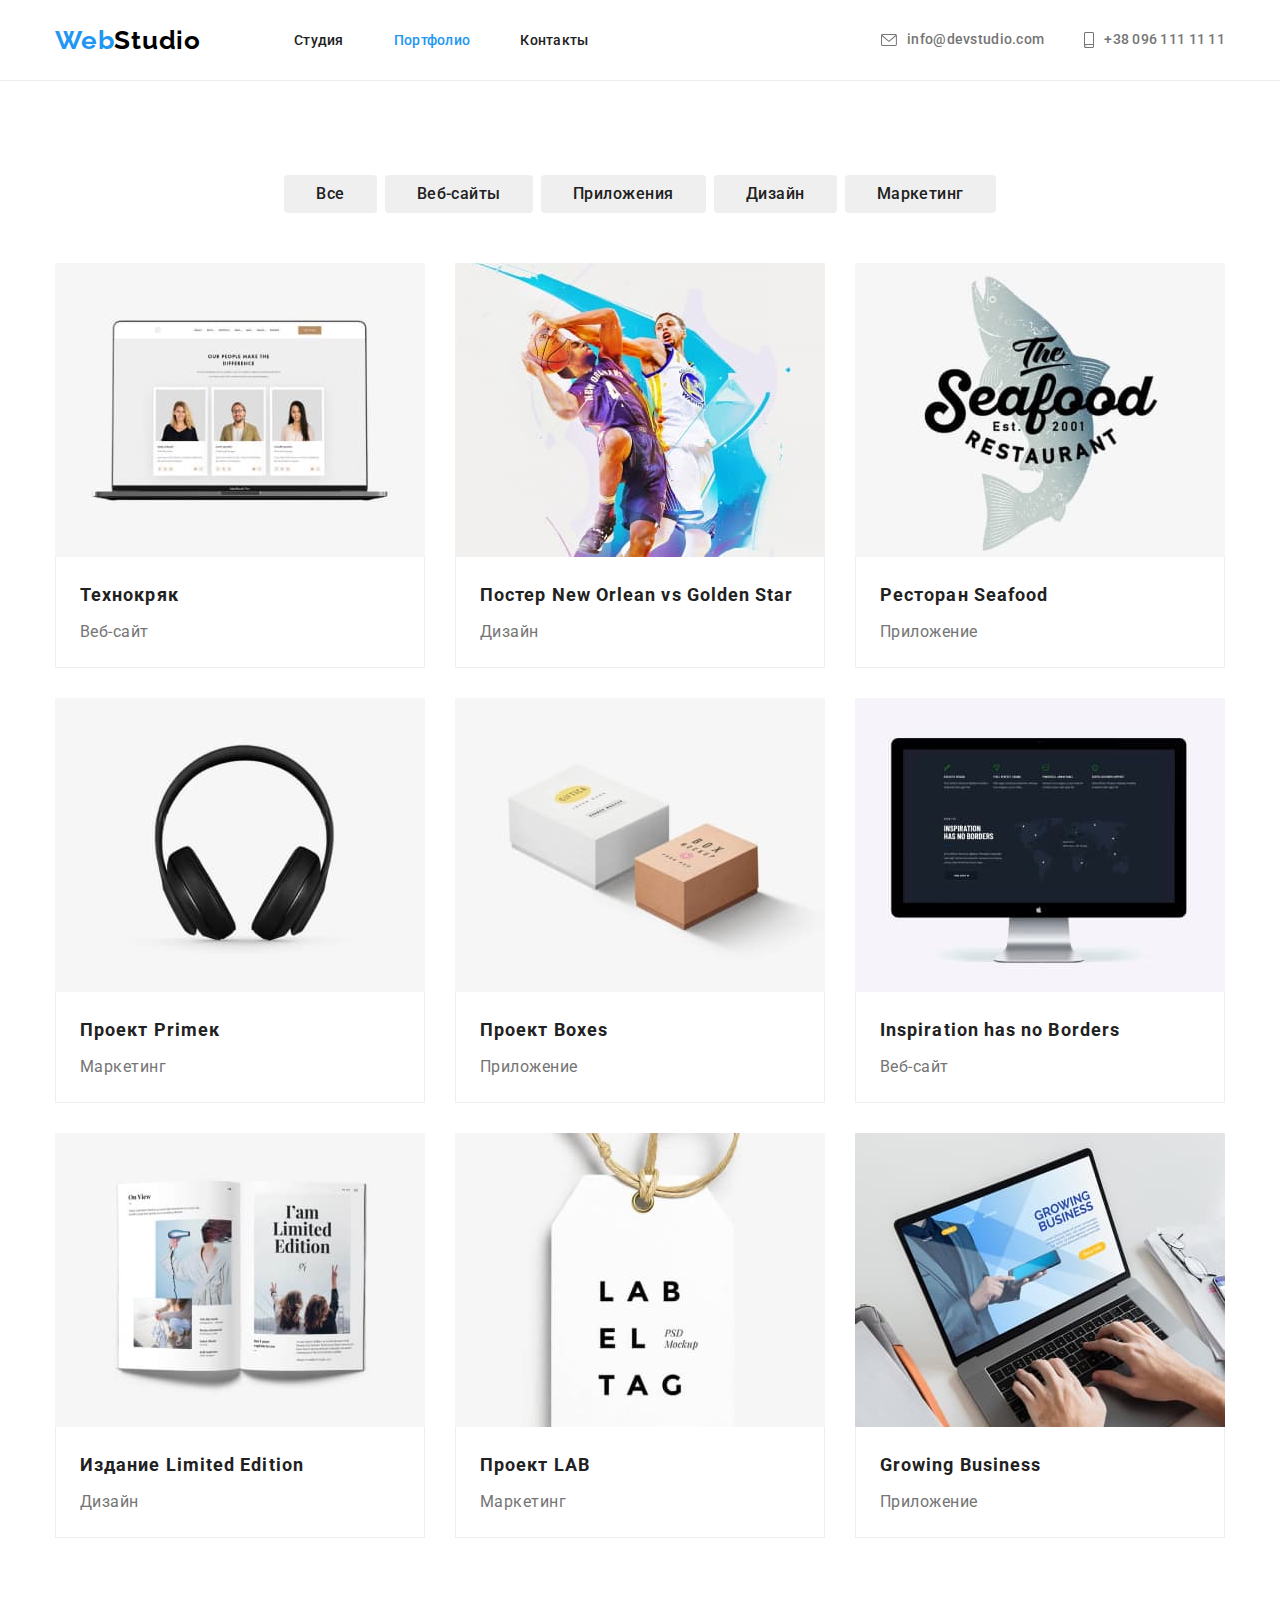
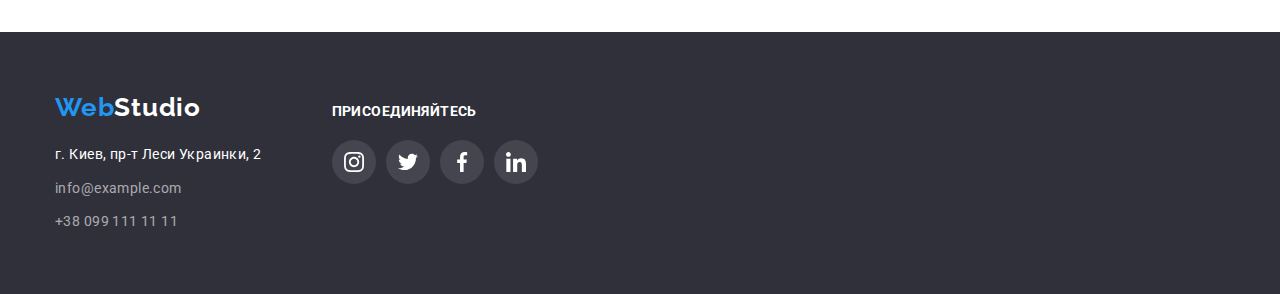
==== portfolio.html @ 8b5b603d "Added files" ====
<!DOCTYPE html>
<html lang="ru">

<head>
    <meta charset="UTF-8">
    <meta http-equiv="X-UA-Compatible" content="IE=edge">
    <meta name="viewport" content="width=device-width, initial-scale=1.0">
    <title>Портфолио</title>
    <link rel="preconnect" href="https://fonts.googleapis.com">
    <link rel="preconnect" href="https://fonts.gstatic.com" crossorigin>
    <link
        href="https://fonts.googleapis.com/css2?family=Raleway:wght@700&family=Roboto:wght@400;500;700;900&display=swap"
        rel="stylesheet">
    <link rel="stylesheet" href="https://cdn.jsdelivr.net/npm/modern-normalize@1.1.0/modern-normalize.min.css">
    <link rel="stylesheet" href="./css/styles.css">
</head>

<body>
    <!-- Шапка страницы -->
    <header class="header">
        <div class="container">
            <nav class="header-navigation">
                <div class="logo">
                    <a class="header-logo link" href="/"> <span class="header-logo-web">Web</span>Studio</a>
                </div>
    
                <!-- Ссылки на другие страницы или разделы текущей страницы -->
                <ul class="nav list">
                    <li class="nav-item"><a class="nav-link link" href="./studio.html">Студия</a></li>
                    <li class="nav-item"><a class="nav-link link current" href="./portfolio.html">Портфолио</a></li>
                    <li class="nav-item"><a class="nav-link link" href="./contacts.html">Контакты</a></li>
                </ul>
            </nav>
    
            <!-- Контакты -->
            <ul class="contacts">
                <li class="contacts-item">
                    <a class="contacts-link link" href="mailto:info@devstudio.com">
                        <svg class="contacts-icon" width="16" height="12">
                            <use href="./images/sprite.svg#icon-mail"></use>
                        </svg>
                        info@devstudio.com
                    </a>
                </li>
                <li class="contacts-item">
                    <a class="contacts-link link" href="tel:+38096111111">
                        <svg class="contacts-icon" width="10" height="16">
                            <use href="./images/sprite.svg#icon-smartphone"></use>
                        </svg>
                        +38 096 111 11 11
                    </a>
                </li>
            </ul>
        </div>
    </header>

    <!-- Портфолио -->
    <main>
        <!-- Ссылки на другие страницы или разделы текущей страницы -->
        <section class="section">
            <div class="container">
                <h1 class="visually-hidden">Фильтр</h1>
                    <ul class="filter-list">
                        <li class="filter-item">
                            <button class="filter-button" type="button">Все</button>
                        </li>
                        <li class="filter-item">
                            <button class="filter-button" type="button">Веб-сайты</button>
                        </li>
                        <li class="filter-item">
                            <button class="filter-button" type="button">Приложения</button>
                        </li>
                        <li class="filter-item">
                            <button class="filter-button" type="button">Дизайн</button>
                        </li>
                        <li class="filter-item">
                            <button class="filter-button" type="button">Маркетинг</button>
                        </li>
                    </ul>
                    
                
                    <!-- Портфолио работ -->
                        <ul class="portfolio-list">
                            <li class="portfolio-item">
                                <a class="portfolio-item-link link" href="">
                                    <img src="./images/portfolio/1-Tehnokryak.jpg" alt="Технокряк" width="370" height="294">
                                    <div class="text-conteiner">
                                        <h2 class="portfolio-title link">Технокряк</h2>
                                        <p class="portfolio-text link">Веб-сайт</p>
                                    </div>
                                    
                                </a>
                            </li>
                        
                            <li class="portfolio-item">
                                <a class="portfolio-item-link link" href="">
                                    <img src="./images/portfolio/2-New-Orlean-vs-Golden-Star.jpg" alt="Постер New Orlean vs Golden Star" width="370" height="294">
                                    <div class="text-conteiner">
                                        <h2 class="portfolio-title">Постер New Orlean vs Golden Star</h2>
                                        <p class="portfolio-text">Дизайн</p>
                                    </div>
                                </a>
                            </li>
                        
                            <li class="portfolio-item">
                                <a class="portfolio-item-link link" href="">
                                    <img src="./images/portfolio/3-Seafood.jpg" alt="Ресторан Seafood" width="370" height="294">
                                    <div class="text-conteiner">
                                        <h2 class="portfolio-title">Ресторан Seafood</h2>
                                        <p class="portfolio-text">Приложение</p>
                                    </div>
                                </a>
                            </li>
                        
                            <li class="portfolio-item">
                                <a class="portfolio-item-link link" href="">
                                    <img src="./images/portfolio/4-Prime.jpg" alt="Проект Primeк" width="370" height="294">
                                    <div class="text-conteiner">
                                        <h2 class="portfolio-title">Проект Primeк</h2>
                                        <p class="portfolio-text">Маркетинг</p>
                                    </div>
                                </a>
                            </li>
                        
                            <li class="portfolio-item">
                                <a class="portfolio-item-link link" href="">
                                    <img src="./images/portfolio/5-Boxes.jpg" alt="Проект Boxes" width="370" height="294">
                                    <div class="text-conteiner">
                                        <h2 class="portfolio-title">Проект Boxes</h2>
                                        <p class="portfolio-text">Приложение</p>
                                    </div>
                                </a>
                            </li>
                        
                            <li class="portfolio-item">
                                <a class="portfolio-item-link link" href="">
                                    <img src="./images/portfolio/6-Inspiration.jpg" alt="Inspiration" width="370" height="294">
                                    <div class="text-conteiner">
                                        <h2 class="portfolio-title">Inspiration has no Borders</h2>
                                        <p class="portfolio-text">Веб-сайт</p>
                                    </div>
                                </a>
                            </li>
                        
                            <li class="portfolio-item">
                                <a class="portfolio-item-link link" href="">
                                    <img src="./images/portfolio/7-Limited-Edition.jpg" alt="Издание Limited Edition" width="370" height="294">
                                    <div class="text-conteiner">
                                        <h2 class="portfolio-title">Издание Limited Edition</h2>
                                        <p class="portfolio-text">Дизайн</p>
                                    </div>
                                </a>
                            </li>
                        
                            <li class="portfolio-item">
                                <a class="portfolio-item-link link" href="">
                                    <img src="./images/portfolio/8-LAB.jpg" alt="Проект LAB" width="370" height="294">
                                    <div class="text-conteiner">
                                        <h2 class="portfolio-title">Проект LAB</h2>
                                        <p class="portfolio-text">Маркетинг</p>
                                    </div>
                                </a>
                            </li>
                        
                            <li class="portfolio-item">
                                <a class="portfolio-item-link link" href="">
                                    <img src="./images/portfolio/9-Growing-Business.jpg" alt="Growing Business" width="370" height="294">
                                    <div class="text-conteiner">
                                        <h2 class="portfolio-title">Growing Business</h2>
                                        <p class="portfolio-text">Приложение</p>
                                    </div>
                                </a>
                            </li>
                        </ul>
            </div>
        </section>
    </main>

    <!-- Футер -->
    <footer class="footer">
        <div class="container footer-container">
            <div class="address-logo">
                <a class="footer-logo address link" href="/"> <span class="footer-logo-web">Web</span>Studio</a>
                <address class="address">
                    <ul class="address-list">
                        <li class="address-item">
                            <a class="address-item link" href="https://goo.gl/maps/8wmrf88E8narzUsQ8" target="_blank"
                                rel="noopener noreferrer">г. Киев, пр-т Леси Украинки, 2</a>
                        </li>
                        <li class="address-contacts-item">
                            <a class="address-contacts-link list link" href="mailto:info@example.com">info@example.com</a>
                        </li>
                        <li class="address-contacts-item">
                            <a class="address-contacts-link list link" href="tel:+380991111111">+38 099 111 11 11</a>
                        </li>
                    </ul>
                </address>
            </div>
        
            <div class="footer-socials">
                <h2 class="visually-hidden">Соцсети</h2>
                <h3 class="footer-socials-title">присоединяйтесь</h3>
                <ul class="footer-socials-list">
                    <li class="footer-socials-item">
                        <a href="https://www.instagram.com/" target="_blank" rel="noopener noreferrer"
                            class="footer-socials-link">
                            <svg class="footer-socials-icon" width="20" height="20">
                                <use href="./images/sprite.svg#icon-instagram"></use>
                            </svg>
                        </a>
                    </li>
        
                    <li class="footer-socials-item">
                        <a href="https://twitter.com/" target="_blank" rel="noopener noreferrer" class="footer-socials-link">
                            <svg class="footer-socials-icon" width="20" height="20">
                                <use href="./images/sprite.svg#icon-twitter"></use>
                            </svg>
                        </a>
                    </li>
        
                    <li class="footer-socials-item">
                        <a href="https://www.facebook.com/" target="_blank" rel="noopener noreferrer"
                            class="footer-socials-link">
                            <svg class="footer-socials-icon" width="20" height="20">
                                <use href="./images/sprite.svg#icon-facebook"></use>
                            </svg>
                        </a>
                    </li>
        
                    <li class="footer-socials-item">
                        <a href="https://www.linkedin.com/" target="_blank" rel="noopener noreferrer"
                            class="footer-socials-link">
                            <svg class="footer-socials-icon" width="20" height="20">
                                <use href="./images/sprite.svg#icon-linkedIn"></use>
                            </svg>
                        </a>
                    </li>
                </ul>
            </div>
        </div>
    </footer>
</body>

</html>
---- css/styles.css ----
/* Цвет основного текста #212121 */
/* Вторичный цвет текста #757575 */
/* Цвет актента текста, кнопка #2196f3 */
/* Белый цвет текста #ffffff */

/* Позиционирование */

/* Блочная модель */

/* Типографика */

/* Отображение */

:root {
  --first-text-color: #757575;
  --second-text-color: #212121;
  --akcent-text-color: #2196f3;
  --white-text-color: #ffffff;
  --border-color: #eeeeee;
}

body {
  font-family: Roboto, sans-serif;
  background-color: FFFFFF;
  color: var(--first-text-color);
}

h1,
h2,
h3,
p {
  margin-top: 0;
  margin-bottom: 0;
}

ul {
  margin-top: 0;
  margin-bottom: 0;
  padding-left: 0;
  list-style: none;
}

img {
  display: block;
  width: 100%;
  height: auto;
}

/* .list {
  list-style: none;
} */

.link {
  text-decoration: none;
}

.visually-hidden {
  position: absolute;
  width: 1px;
  height: 1px;
  margin: -1px;
  padding: 0;
  overflow: hidden;
  border: 0;
  clip: rect(0 0 0 0);
}

.container {
  width: 1200px;
  padding-left: 15px;
  padding-right: 15px;
  margin: 0 auto;
}

.section {
  padding-top: 94px;
  padding-bottom: 94px;
}

/* ========================= Header =========================*/
.header .container {
  display: flex;
}

/* Line */
.header {
  border-bottom: 1px solid #ececec;
}

.header-navigation {
  /* Блочная модель */
  display: flex;
  align-items: center;
}

/*---------------- Logo ----------------*/
.header-logo {
  /* Позиционирование */
  display: block;
  margin-right: 93px;
  padding-top: 25px;
  padding-bottom: 24px;

  /* Типографика */
  font-family: 'Raleway', sans-serif;
  font-weight: 700;
  font-size: 26px;
  line-height: 1.2;
  color: #000000;
  letter-spacing: 0.03em;
}

.header-logo-web {
  color: var(--akcent-text-color);
}

/*---------------- Site nav ----------------*/
.nav {
  display: flex;
  align-items: center;
}

.nav-link {
  /* Позиционирование */
  padding-top: 32px;
  padding-bottom: 32px;

  /* Блочная модель */
  display: block;

  /* Типографика */
  font-size: 14px;
  line-height: 1.15;
  font-weight: 500;
  letter-spacing: 0.02em;

  /* Отображение */
  color: var(--second-text-color);
}

.nav-item:not(:last-child) {
  margin-right: 50px;
}

.current {
  color: var(--akcent-text-color);
}

.nav-link:hover,
.nav-link:focus {
  color: var(--akcent-text-color);
}

/*---------------- Site nav contacts ----------------*/
.contacts {
  display: flex;
  margin-left: auto;
}

.contacts-icon {
  display: inline-block;
  fill: currentColor;
  margin-right: 10px;
}

.contacts-link {
  /* Позиционирование */
  padding-top: 32px;
  padding-bottom: 32px;

  /* Блочная модель */
  display: flex;
  align-items: center;

  /* Типографика */
  font-weight: 500;
  font-size: 14px;
  line-height: 1.14;
  letter-spacing: 0.02em;

  /* Отображение */
  color: var(--first-text-color);
}

.contacts-item:not(:last-child) {
  margin-right: 40px;
}

.contacts-link-icon {
  color: var(--first-text-color);
}

.contacts-link:hover,
.contacts-link:focus {
  color: var(--akcent-text-color);
}

/*========================= Hero =========================*/
.hero {
  /* align-items: center; */
  padding-top: 200px;
  padding-bottom: 200px;
  text-align: center;

  background-image: linear-gradient(
      rgba(47, 48, 58, 0.4),
      rgba(47, 48, 58, 0.4)
    ),
    url(../images/hero/hero.jpg);
  background-repeat: no-repeat;
  background-size: cover;
  /* background-position: center; */

  background-color: #2f303a;
}

.hero-title {
  /* Позиционирование */
  margin-bottom: 30px;

  /* Блочная модель */

  /* Типографика */
  font-weight: 900;
  font-size: 44px;
  line-height: 1.36;
  text-align: center;
  letter-spacing: 0.06em;
  text-transform: uppercase;

  /* Отображение */
  color: var(--white-text-color);
}

/*---------------- Button ----------------*/
.hero-button {
  /* Блочная модель */
  display: inline-block;
  padding: 10px 32px;
  min-width: 200px;

  /* Типографика */
  font-size: 16px;
  line-height: 1.87;
  cursor: pointer;
  letter-spacing: 0.06em;
  align-items: center;
  text-align: center;

  /* Отображение */
  border: 0;
  border-radius: 4px;
  background-color: var(--akcent-text-color);
  color: var(--white-text-color);
}

/*---------------- Features ----------------*/
.features-img {
  display: flex;
  padding-top: 25px;
  padding-bottom: 25px;

  margin-bottom: 30px;
  justify-content: center;
  align-items: center;

  background: #f5f4fa;
  border-radius: 4px;
}

.features-list {
  display: flex;
}

.features-item {
  /* Блочная модель */
  width: 270px;
}

.features-item:not(:last-child) {
  margin-right: 30px;
}

.features-title {
  /* Позиционирование */
  margin-bottom: 10px;

  /* Типографика */
  font-size: 14px;
  line-height: 1.14;
  letter-spacing: 0.03em;
  text-transform: uppercase;

  /* Отображение */
  color: var(--second-text-color);
}

.features-text {
  /* Типографика */
  font-size: 14px;
  line-height: 1.71;
  letter-spacing: 0.03em;

  /* Отображение */
  color: var(--first-text-color);
}

/*---------------- Work ----------------*/
.work-section {
  padding-top: 0;
}

.work-list {
  display: flex;
}

.work-title {
  /* Позиционирование */
  margin-bottom: 50px;

  /* Типографика */
  font-size: 36px;
  line-height: 1.16;
  text-align: center;
  letter-spacing: 0.03em;

  /* Отображение */
  color: var(--second-text-color);
}

.work-item:not(:last-child) {
  margin-right: 30px;
}
/*---------------- Team ----------------*/
.team-section {
  background-color: #f5f4fa;
}

.team-list {
  display: flex;
}

.team-item:not(:last-child) {
  margin-right: 30px;
}

.team-title {
  /* Позиционирование */
  margin-bottom: 50px;

  /* Типографика */
  font-size: 36px;
  line-height: 1.17;
  text-align: center;
  letter-spacing: 0.03em;

  color: var(--second-text-color);
}

.team-item {
  background-color: #ffffff;
  border-radius: 0px 0px 4px 4px;
  box-shadow: 0px 1px 3px rgba(0, 0, 0, 0.12), 0px 1px 1px rgba(0, 0, 0, 0.14),
    0px 2px 1px rgba(0, 0, 0, 0.2);
}

.team-text-section {
  padding-top: 30px;
  padding-bottom: 30px;
}

.team-item-text {
  /* Позиционирование */
  margin-bottom: 10px;

  /* Типографика */
  font-weight: 500;
  font-size: 16px;
  line-height: 1.19;
  text-align: center;
  letter-spacing: 0.03em;

  /* Отображение */
  color: var(--second-text-color);
}

.team-text {
  /* Типографика */
  font-size: 16px;
  line-height: 1.19;
  text-align: center;
  letter-spacing: 0.03em;

  /* Отображение */
  color: var(--first-text-color);
}

.socials-list {
  display: flex;
  justify-content: center;
  margin-top: 16px;
}

.socials-item {
  width: 44px;
  height: 44px;
}

.socials-link {
  width: 100%;
  height: 100%;

  display: flex;
  align-items: center;
  justify-content: center;
  border-radius: 50%;
  background-color: #ffffff;
}

.socials-item:not(:last-child) {
  margin-right: 10px;
}
.socials-icon {
  fill: #afb1b8;
}

.socials-link:hover,
.socials-link:focus,
.socials-link:hover .socials-icon,
.socials-link:focus .socials-icon {
  fill: var(--white-text-color);
  background-color: var(--akcent-text-color);
}

/* ======================= CLIENTS ========================= */
.clients-title {
  margin-bottom: 50px;

  font-size: 36px;
  line-height: 1.17;
  text-align: center;
  letter-spacing: 0.03em;

  color: var(--second-text-color);
}

.clients-list {
  display: flex;
}

.clients-item {
  width: 170px;
  height: 92px;
}

.clients-item:not(:last-child) {
  margin-right: 30px;
}
.clients-link {
  display: flex;
  width: 100%;
  height: 100%;

  justify-content: center;
  align-items: center;

  border: 1px solid #afb1b8;
  border-radius: 4px;

  fill: #afb1b8;
}

.clients-link:hover,
.clients-link:focus {
  border-color: var(--akcent-text-color);
  fill: var(--akcent-text-color);
}

/* ======================= PORTFOLIO ========================= */
.conteiner-portfolio {
  width: 1170px;
}

.portfolio-list {
  display: flex;

  flex-wrap: wrap;

  margin-left: -30px;
  margin-top: -30px;
}

.portfolio-item {
  flex-basis: calc(100% / 3 - 30px);

  margin-left: 30px;
  margin-top: 30px;
}

.portfolio-item-link {
  display: block;
}

.portfolio-item-link:hover,
.portfolio-item-link:focus {
  box-shadow: 0px 1px 1px rgba(0, 0, 0, 0.12), 0px 4px 4px rgba(0, 0, 0, 0.06),
    1px 4px 6px rgba(0, 0, 0, 0.16);
  display: block;
}

.text-conteiner {
  padding: 20px 24px;

  background: #ffffff;
  border-right: 1px solid var(--border-color);
  border-bottom: 1px solid var(--border-color);
  border-left: 1px solid var(--border-color);
}

.portfolio-title {
  /* Типографика */
  font-size: 18px;
  line-height: 2;
  letter-spacing: 0.06em;

  /* Отображение */
  color: var(--second-text-color);
}

.portfolio-text {
  margin-top: 4px;

  /* Типографика */
  font-size: 16px;
  line-height: 1.87;
  letter-spacing: 0.03em;

  /* Отображение */
  color: var(--first-text-color);
}

/*---------------- Button filter  ----------------*/
.filter {
  display: flex;
}

.filter-list {
  /* Позиционирование */
  margin-bottom: 50px;
  justify-content: center;

  /* Блочная модель */
  display: flex;
}

.filter-item:not(:last-child) {
  margin-right: 8px;
}

/* .filter-item:hover,
.filter-item:focus {
  box-shadow: 0px 1px 1px rgba(0, 0, 0, 0.12), 0px 4px 4px rgba(0, 0, 0, 0.06),
    1px 4px 6px rgba(0, 0, 0, 0.16);
  border-radius: 4px;
} */

.filter-button {
  padding: 6px 32px;
  border: 0;

  font-weight: 500;
  font-size: 16px;
  line-height: 1.62;
  text-align: center;
  letter-spacing: 0.03em;

  color: var(--second-text-color);
  cursor: pointer;
  border-radius: 4px;
}

.filter-button:hover,
.filter-button:focus {
  color: var(--white-text-color);
  background-color: var(--akcent-text-color);
  box-shadow: 0px 3px 1px rgba(0, 0, 0, 0.1), 0px 1px 2px rgba(0, 0, 0, 0.08),
    0px 2px 2px rgba(0, 0, 0, 0.12);
  border-radius: 4px;
  display: block;
}

/* ========================= Footer ========================= */
.footer {
  padding-top: 60px;
  padding-bottom: 60px;

  background-color: #2f303a;
}

.footer-container {
  display: flex;
}

.footer-logo {
  /* Позиционирование */
  margin-bottom: 20px;

  /* Блочная модель */
  display: flex;

  /* Типографика */
  font-family: 'Raleway', sans-serif;
  font-weight: 700;
  font-size: 26px;
  line-height: 1.2;
  color: #000000;
  letter-spacing: 0.03em;
}

.footer-logo-web {
  color: var(--akcent-text-color);
}

/* Address */
.address {
  display: block;
  font-style: normal;

  color: var(--white-text-color);
}

.address-item {
  font-size: 14px;
  line-height: 1.71;
  letter-spacing: 0.03em;

  color: var(--white-text-color);
}

.address-contacts-item {
  margin-top: 9px;
}

.address-contacts-link {
  font-style: normal;
  font-size: 14px;
  line-height: 1.74;
  letter-spacing: 0.03em;

  color: rgba(255, 255, 255, 0.6);
}

.address-contacts-link:hover,
.address-contacts-link:focus {
  color: var(--akcent-text-color);
}

/* Соцсети */
.footer-socials {
  margin-top: 12px;
  margin-left: 70px;
}

.footer-socials-list {
  display: flex;
}

.footer-socials-title {
  align-items: center;
  font-size: 14px;
  line-height: 1.14;
  letter-spacing: 0.03em;
  text-transform: uppercase;

  color: var(--white-text-color);
}

.footer-socials-item {
  width: 44px;
  height: 44px;

  margin-top: 20px;
}

.footer-socials-link {
  width: 100%;
  height: 100%;

  display: flex;
  align-items: center;
  justify-content: center;
  border-radius: 50%;
  background: rgba(255, 255, 255, 0.1);
}

.footer-socials-icon {
  fill: var(--white-text-color);
}

.footer-socials-item:not(:last-child) {
  margin-right: 10px;
}

.footer-socials-link:hover,
.footer-socials-link:focus {
  background-color: var(--akcent-text-color);
}
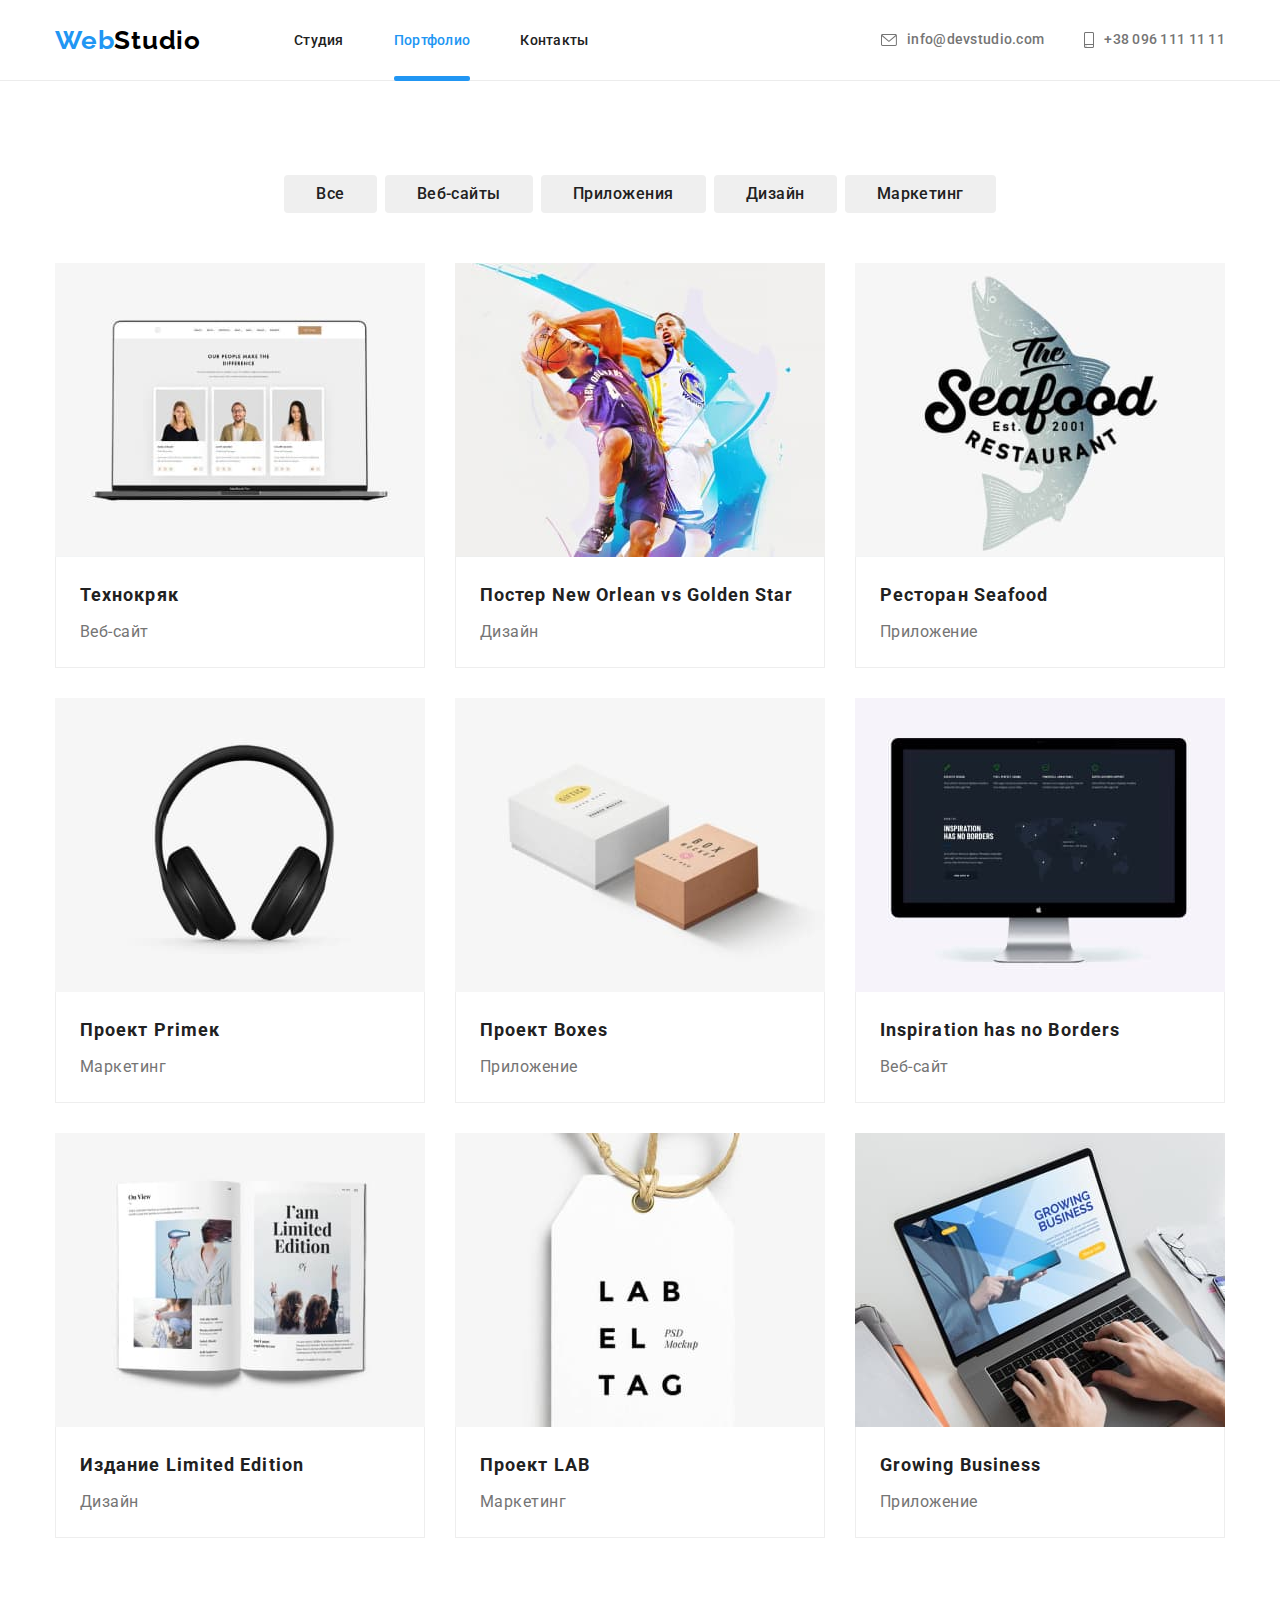
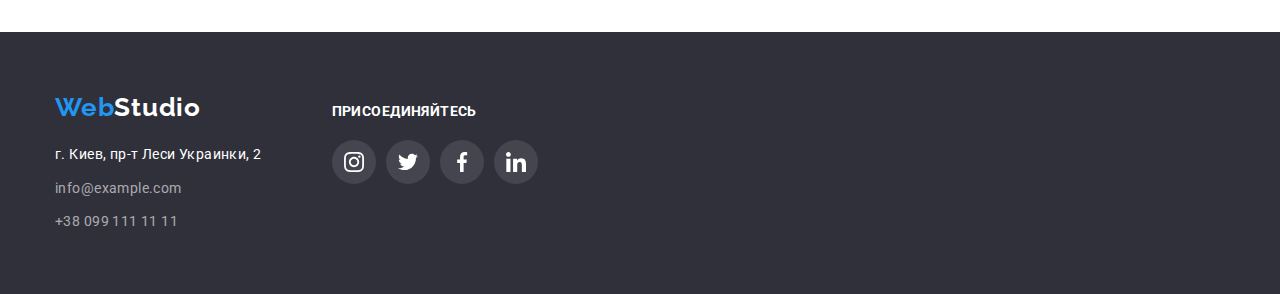
==== commit 859a6e9e: "Added files" ====
--- a/portfolio.html
+++ b/portfolio.html
@@ -83,7 +83,11 @@
                         <ul class="portfolio-list">
                             <li class="portfolio-item">
                                 <a class="portfolio-item-link link" href="">
-                                    <img src="./images/portfolio/1-Tehnokryak.jpg" alt="Технокряк" width="370" height="294">
+                                    <div class="portfolio-overlay">
+                                        <img src="./images/portfolio/1-Tehnokryak.jpg" alt="Технокряк" width="370" height="294">
+                                        <p class="portfolio-overlay-text">Технокряк это современная площадка распространения коронавируса. Компании используют эту платформу для цифрового
+                                        шпионажа и атак на защищённые сервера конкурентов.</p>
+                                    </div>
                                     <div class="text-conteiner">
                                         <h2 class="portfolio-title link">Технокряк</h2>
                                         <p class="portfolio-text link">Веб-сайт</p>
@@ -94,7 +98,11 @@
                         
                             <li class="portfolio-item">
                                 <a class="portfolio-item-link link" href="">
-                                    <img src="./images/portfolio/2-New-Orlean-vs-Golden-Star.jpg" alt="Постер New Orlean vs Golden Star" width="370" height="294">
+                                    <div class="portfolio-overlay">
+                                        <img src="./images/portfolio/2-New-Orlean-vs-Golden-Star.jpg" alt="Постер New Orlean vs Golden Star" width="370" height="294">
+                                        <p class="portfolio-overlay-text">Технокряк это современная площадка распространения коронавируса. Компании используют эту платформу для цифрового
+                                        шпионажа и атак на защищённые сервера конкурентов.</p>
+                                    </div>
                                     <div class="text-conteiner">
                                         <h2 class="portfolio-title">Постер New Orlean vs Golden Star</h2>
                                         <p class="portfolio-text">Дизайн</p>
@@ -104,7 +112,11 @@
                         
                             <li class="portfolio-item">
                                 <a class="portfolio-item-link link" href="">
+                                    <div class="portfolio-overlay">
                                     <img src="./images/portfolio/3-Seafood.jpg" alt="Ресторан Seafood" width="370" height="294">
+                                    <p class="portfolio-overlay-text">Технокряк это современная площадка распространения коронавируса. Компании используют эту платформу для цифрового
+                                        шпионажа и атак на защищённые сервера конкурентов.</p>
+                                    </div>
                                     <div class="text-conteiner">
                                         <h2 class="portfolio-title">Ресторан Seafood</h2>
                                         <p class="portfolio-text">Приложение</p>
@@ -114,7 +126,11 @@
                         
                             <li class="portfolio-item">
                                 <a class="portfolio-item-link link" href="">
-                                    <img src="./images/portfolio/4-Prime.jpg" alt="Проект Primeк" width="370" height="294">
+                                    <div class="portfolio-overlay">
+                                        <img src="./images/portfolio/4-Prime.jpg" alt="Проект Primeк" width="370" height="294">
+                                        <p class="portfolio-overlay-text">Технокряк это современная площадка распространения коронавируса. Компании используют эту платформу для цифрового
+                                        шпионажа и атак на защищённые сервера конкурентов.</p>
+                                    </div>
                                     <div class="text-conteiner">
                                         <h2 class="portfolio-title">Проект Primeк</h2>
                                         <p class="portfolio-text">Маркетинг</p>
@@ -124,7 +140,11 @@
                         
                             <li class="portfolio-item">
                                 <a class="portfolio-item-link link" href="">
-                                    <img src="./images/portfolio/5-Boxes.jpg" alt="Проект Boxes" width="370" height="294">
+                                    <div class="portfolio-overlay">
+                                        <img src="./images/portfolio/5-Boxes.jpg" alt="Проект Boxes" width="370" height="294">
+                                        <p class="portfolio-overlay-text">Технокряк это современная площадка распространения коронавируса. Компании используют эту платформу для цифрового
+                                        шпионажа и атак на защищённые сервера конкурентов.</p>
+                                    </div>
                                     <div class="text-conteiner">
                                         <h2 class="portfolio-title">Проект Boxes</h2>
                                         <p class="portfolio-text">Приложение</p>
@@ -134,7 +154,11 @@
                         
                             <li class="portfolio-item">
                                 <a class="portfolio-item-link link" href="">
-                                    <img src="./images/portfolio/6-Inspiration.jpg" alt="Inspiration" width="370" height="294">
+                                    <div class="portfolio-overlay">
+                                        <img src="./images/portfolio/6-Inspiration.jpg" alt="Inspiration" width="370" height="294">
+                                        <p class="portfolio-overlay-text">Технокряк это современная площадка распространения коронавируса. Компании используют эту платформу для цифрового
+                                        шпионажа и атак на защищённые сервера конкурентов.</p>
+                                    </div>
                                     <div class="text-conteiner">
                                         <h2 class="portfolio-title">Inspiration has no Borders</h2>
                                         <p class="portfolio-text">Веб-сайт</p>
@@ -144,7 +168,11 @@
                         
                             <li class="portfolio-item">
                                 <a class="portfolio-item-link link" href="">
-                                    <img src="./images/portfolio/7-Limited-Edition.jpg" alt="Издание Limited Edition" width="370" height="294">
+                                    <div class="portfolio-overlay">
+                                        <img src="./images/portfolio/7-Limited-Edition.jpg" alt="Издание Limited Edition" width="370" height="294">
+                                        <p class="portfolio-overlay-text">Технокряк это современная площадка распространения коронавируса. Компании используют эту платформу для цифрового
+                                        шпионажа и атак на защищённые сервера конкурентов.</p>
+                                    </div>
                                     <div class="text-conteiner">
                                         <h2 class="portfolio-title">Издание Limited Edition</h2>
                                         <p class="portfolio-text">Дизайн</p>
@@ -154,7 +182,11 @@
                         
                             <li class="portfolio-item">
                                 <a class="portfolio-item-link link" href="">
-                                    <img src="./images/portfolio/8-LAB.jpg" alt="Проект LAB" width="370" height="294">
+                                        <div class="portfolio-overlay">
+                                        <img src="./images/portfolio/8-LAB.jpg" alt="Проект LAB" width="370" height="294">
+                                    <p class="portfolio-overlay-text">Технокряк это современная площадка распространения коронавируса. Компании используют эту платформу для цифрового
+                                        шпионажа и атак на защищённые сервера конкурентов.</p>
+                                    </div>
                                     <div class="text-conteiner">
                                         <h2 class="portfolio-title">Проект LAB</h2>
                                         <p class="portfolio-text">Маркетинг</p>
@@ -164,7 +196,11 @@
                         
                             <li class="portfolio-item">
                                 <a class="portfolio-item-link link" href="">
-                                    <img src="./images/portfolio/9-Growing-Business.jpg" alt="Growing Business" width="370" height="294">
+                                    <div class="portfolio-overlay">
+                                        <img src="./images/portfolio/9-Growing-Business.jpg" alt="Growing Business" width="370" height="294">
+                                        <p class="portfolio-overlay-text">Технокряк это современная площадка распространения коронавируса. Компании используют эту платформу для цифрового
+                                        шпионажа и атак на защищённые сервера конкурентов.</p>
+                                    </div>
                                     <div class="text-conteiner">
                                         <h2 class="portfolio-title">Growing Business</h2>
                                         <p class="portfolio-text">Приложение</p>
--- a/css/styles.css
+++ b/css/styles.css
@@ -136,6 +136,12 @@
 
   /* Отображение */
   color: var(--second-text-color);
+
+  /* transition-property: color;
+  transition-duration: 250ms;
+  transition-timing-function: cubic-bezier(0.4, 0, 0.2, 1); */
+
+  transition: color 250ms cubic-bezier(0.4, 0, 0.2, 1);
 }
 
 .nav-item:not(:last-child) {
@@ -151,6 +157,25 @@
   color: var(--akcent-text-color);
 }
 
+.nav-item {
+  position: relative;
+}
+
+.nav-item .current::after {
+  content: '';
+
+  position: absolute;
+  display: flex;
+  justify-content: center;
+
+  width: 100%;
+  top: 76px;
+  bottom: calc(0% - 1px);
+
+  border: 2px solid;
+  border-radius: 2px;
+  background-color: var(--akcent-text-color);
+}
 /*---------------- Site nav contacts ----------------*/
 .contacts {
   display: flex;
@@ -180,6 +205,8 @@
 
   /* Отображение */
   color: var(--first-text-color);
+
+  transition: color 250ms cubic-bezier(0.4, 0, 0.2, 1);
 }
 
 .contacts-item:not(:last-child) {
@@ -331,6 +358,33 @@
 .work-item:not(:last-child) {
   margin-right: 30px;
 }
+
+.work-item {
+  position: relative;
+}
+
+.work-label-overlay {
+  position: absolute;
+  width: 100%;
+  min-height: 70px;
+
+  bottom: 0;
+  left: 0;
+
+  background: rgba(47, 48, 58, 0.8);
+}
+
+.work-label-text {
+  padding: 27px 0;
+
+  font-size: 14px;
+  line-height: 1.14;
+  letter-spacing: 0.03em;
+  text-align: center;
+  text-transform: uppercase;
+
+  color: var(--white-text-color);
+}
 /*---------------- Team ----------------*/
 .team-section {
   background-color: #f5f4fa;
@@ -415,6 +469,14 @@
   justify-content: center;
   border-radius: 50%;
   background-color: #ffffff;
+
+  transition: background-color 250ms cubic-bezier(0.4, 0, 0.2, 1),
+    fill 250ms cubic-bezier(0.4, 0, 0.2, 1);
+}
+
+.socials-icon {
+  transition: background-color 250ms cubic-bezier(0.4, 0, 0.2, 1),
+    fill 250ms cubic-bezier(0.4, 0, 0.2, 1);
 }
 
 .socials-item:not(:last-child) {
@@ -468,6 +530,9 @@
   border-radius: 4px;
 
   fill: #afb1b8;
+
+  transition: border-color 250ms cubic-bezier(0.4, 0, 0.2, 1),
+    fill 250ms cubic-bezier(0.4, 0, 0.2, 1);
 }
 
 .clients-link:hover,
@@ -499,6 +564,8 @@
 
 .portfolio-item-link {
   display: block;
+
+  transition: box-shadow 250ms cubic-bezier(0.4, 0, 0.2, 1);
 }
 
 .portfolio-item-link:hover,
@@ -539,6 +606,36 @@
   color: var(--first-text-color);
 }
 
+.portfolio-overlay {
+  position: relative;
+  overflow: hidden;
+}
+
+.portfolio-overlay-text {
+  position: absolute;
+  top: 0;
+  left: 0;
+  padding: 63px 24px;
+
+  height: 100%;
+
+  font-size: 18px;
+  line-height: 1.56;
+  letter-spacing: 0.03em;
+
+  background: rgba(33, 150, 243, 0.9);
+  color: var(--white-text-color);
+
+  /* overflow: auto; */
+
+  transform: translateY(100%);
+  transition: transform 250ms cubic-bezier(0.4, 0, 0.2, 1);
+}
+
+.portfolio-item-link:hover .portfolio-overlay-text {
+  transform: translateY(0);
+}
+
 /*---------------- Button filter  ----------------*/
 .filter {
   display: flex;
@@ -556,13 +653,6 @@
 .filter-item:not(:last-child) {
   margin-right: 8px;
 }
-
-/* .filter-item:hover,
-.filter-item:focus {
-  box-shadow: 0px 1px 1px rgba(0, 0, 0, 0.12), 0px 4px 4px rgba(0, 0, 0, 0.06),
-    1px 4px 6px rgba(0, 0, 0, 0.16);
-  border-radius: 4px;
-} */
 
 .filter-button {
   padding: 6px 32px;
@@ -577,6 +667,11 @@
   color: var(--second-text-color);
   cursor: pointer;
   border-radius: 4px;
+
+  transition: color 250ms cubic-bezier(0.4, 0, 0.2, 1),
+    background-color 250ms cubic-bezier(0.4, 0, 0.2, 1),
+    box-shadow 250ms cubic-bezier(0.4, 0, 0.2, 1),
+    border-radius 250ms cubic-bezier(0.4, 0, 0.2, 1);
 }
 
 .filter-button:hover,
@@ -648,6 +743,8 @@
   letter-spacing: 0.03em;
 
   color: rgba(255, 255, 255, 0.6);
+
+  transition: color 250ms cubic-bezier(0.4, 0, 0.2, 1);
 }
 
 .address-contacts-link:hover,
@@ -691,6 +788,8 @@
   justify-content: center;
   border-radius: 50%;
   background: rgba(255, 255, 255, 0.1);
+
+  transition: background-color 250ms cubic-bezier(0.4, 0, 0.2, 1);
 }
 
 .footer-socials-icon {
@@ -705,3 +804,51 @@
 .footer-socials-link:focus {
   background-color: var(--akcent-text-color);
 }
+
+/* Modal */
+.backdrop {
+  position: fixed;
+  height: 100vh;
+  width: 100vw;
+
+  top: 0;
+
+  background: rgba(0, 0, 0, 0.2);
+
+  transition: opacity 250ms, visibility 250ms;
+}
+
+.modal {
+  position: absolute;
+  width: 528px;
+  min-height: 581px;
+
+  top: 50%;
+  left: 50%;
+  transform: translate(-50%, -50%);
+
+  background: #ffffff;
+  box-shadow: 0px 1px 3px rgba(0, 0, 0, 0.12), 0px 1px 1px rgba(0, 0, 0, 0.14),
+    0px 2px 1px rgba(0, 0, 0, 0.2);
+  border-radius: 4px;
+}
+
+.btn {
+  position: absolute;
+  width: 30px;
+  height: 30px;
+
+  right: 8px;
+  top: 8px;
+
+  border: 1px solid rgba(0, 0, 0, 0.1);
+  background-color: unset;
+  border-radius: 50%;
+  cursor: pointer;
+}
+
+.backdrop.is-hidden {
+  opacity: 0;
+  visibility: hidden;
+  pointer-events: none;
+}
